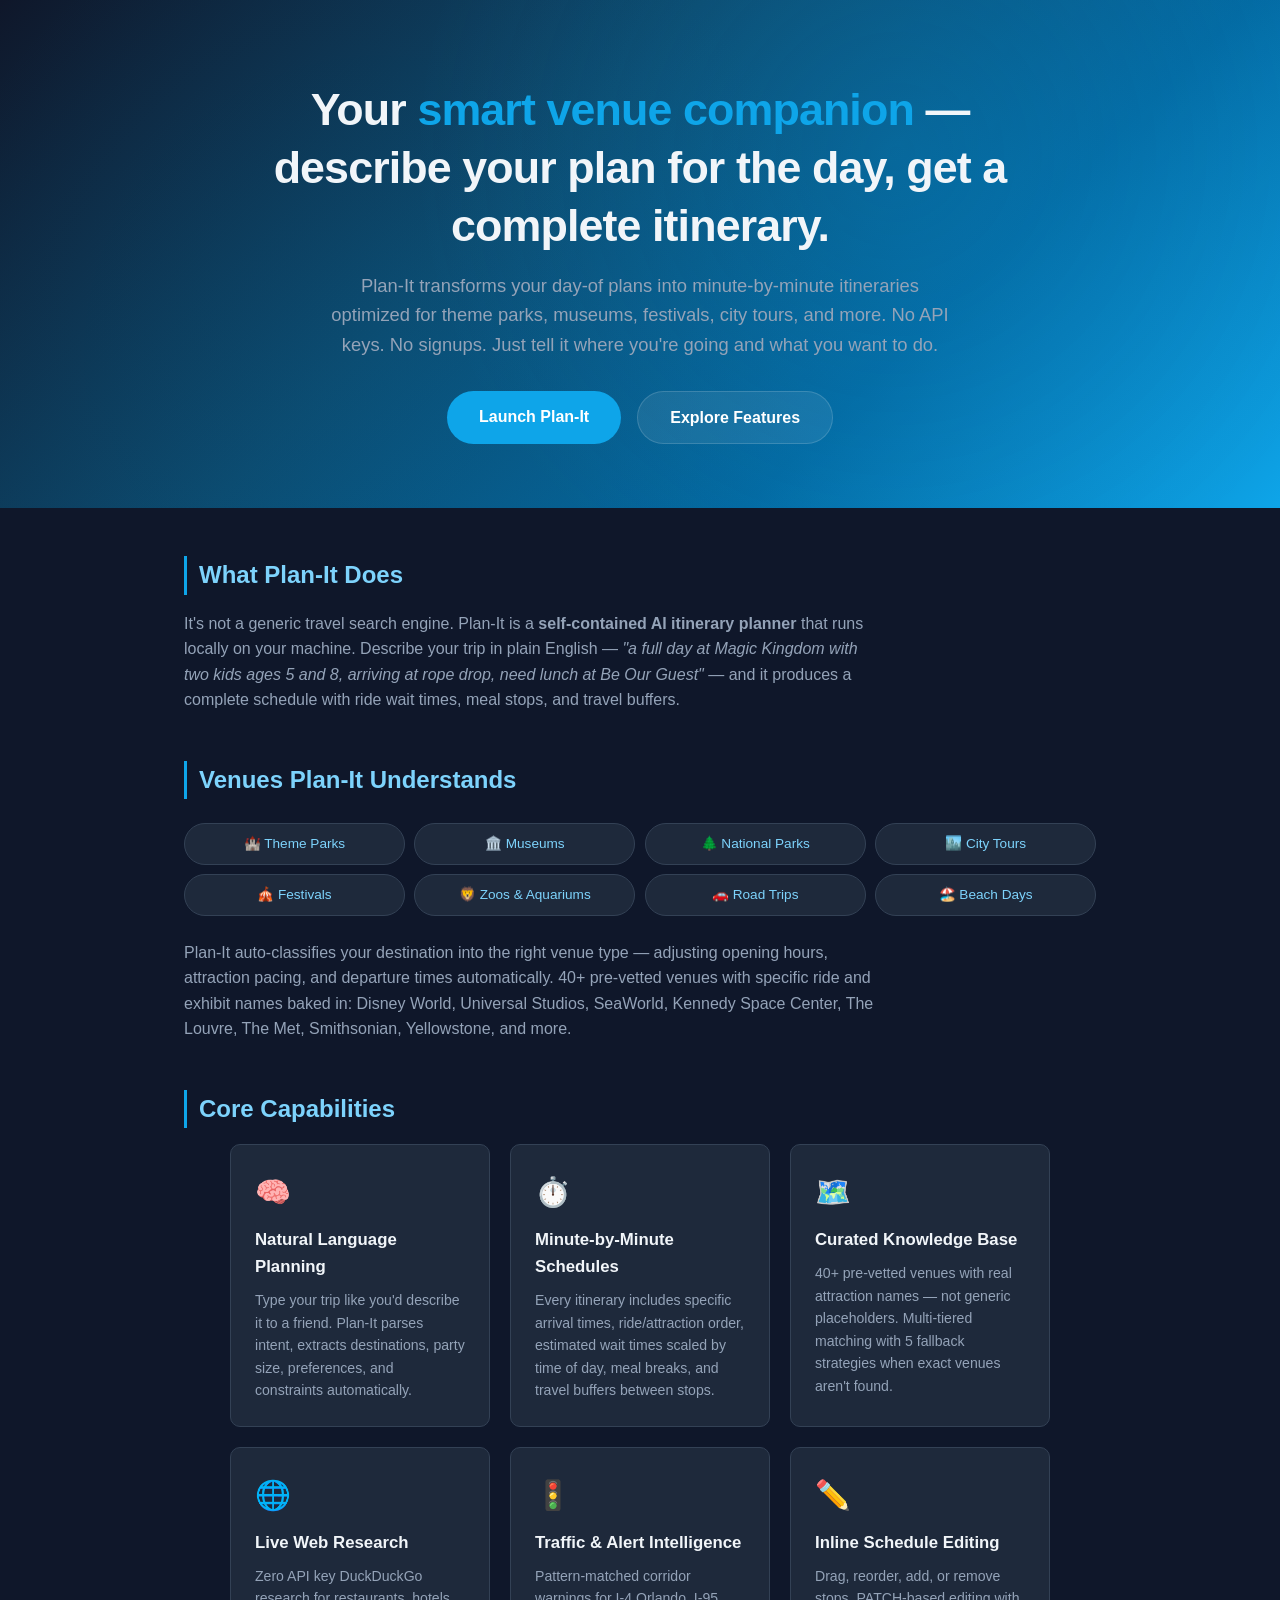
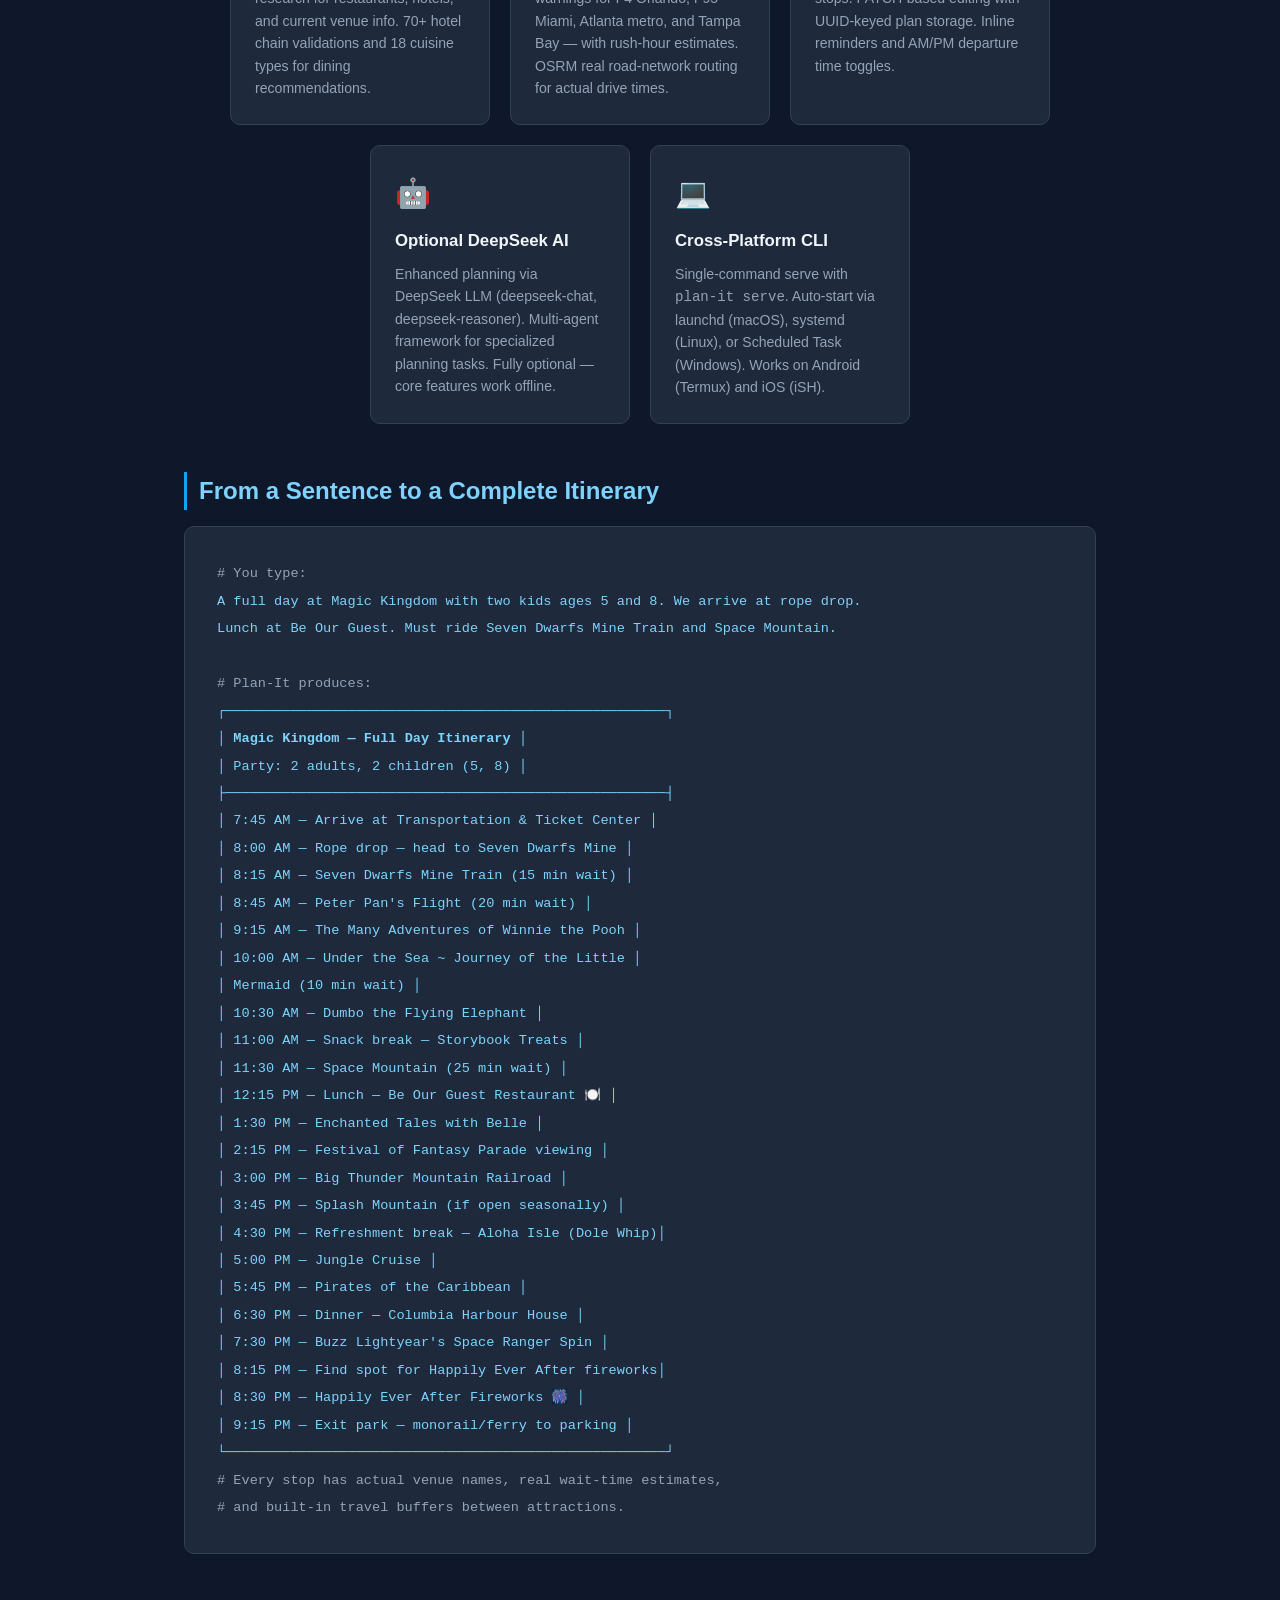
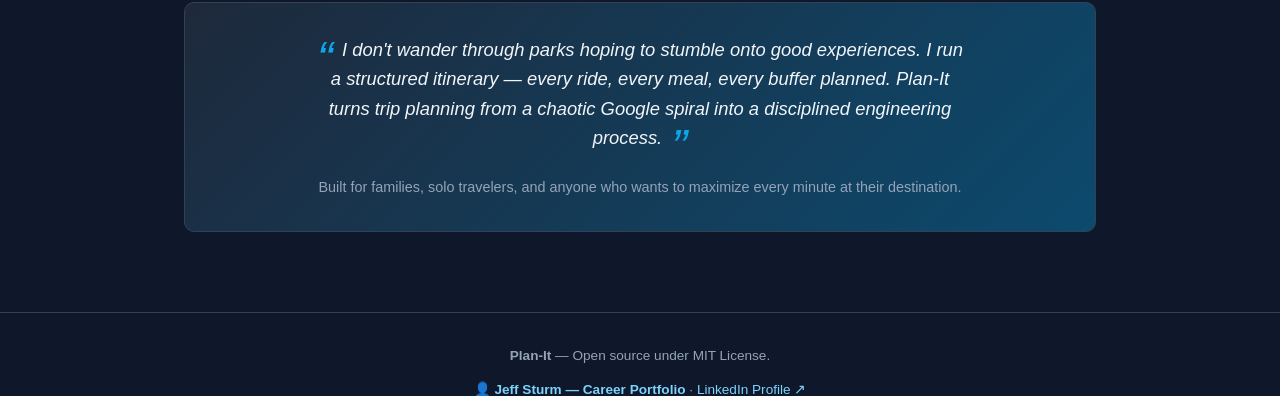
==== static/index.html @ e58a09e7 "Initial commit: Plan-It — AI-powered travel itinerary planner - Self-contained itinerary engine with" ====
<!DOCTYPE html>
<html lang="en">
<head>
<meta charset="UTF-8">
<meta name="viewport" content="width=device-width, initial-scale=1.0">
<title>Plan-It — AI-Powered Itinerary Planning, Engineered</title>
<meta name="description" content="Plan-It is your smart venue companion. Describe your plan for the day in natural language and get a complete minute-by-minute itinerary — zero API keys required.">
<meta property="og:title" content="Plan-It — AI-Powered Itinerary Planning">
<meta property="og:description" content="Your smart venue companion — describe your plan for the day, get a complete itinerary. Zero API keys required.">
<meta property="og:type" content="website">
<meta name="twitter:card" content="summary_large_image">
<style>
  :root {
    --bg: #0f172a; --surface: #1e293b; --text: #f1f5f9; --muted: #94a3b8;
    --accent: #0ea5e9; --accent-bg: #0c4a6e; --accent-text: #7dd3fc;
    --border: #334155; --green: #22c55e; --amber: #f59e0b;
    --radius: 10px;
  }
  * { box-sizing: border-box; margin: 0; padding: 0; }
  body {
    font-family: -apple-system, BlinkMacSystemFont, 'Segoe UI', Roboto, 'Helvetica Neue', Arial, sans-serif;
    background: var(--bg); color: var(--text); line-height: 1.6;
    -webkit-font-smoothing: antialiased;
  }
  /* Hero */
  .hero {
    background: linear-gradient(135deg, #0f172a 0%, #0c4a6e 40%, #0369a1 70%, #0ea5e9 100%);
    padding: 5rem 2rem 4rem;
    text-align: center;
    position: relative;
    overflow: hidden;
  }
  .hero::before {
    content: '';
    position: absolute; inset: 0;
    background: radial-gradient(circle at 70% 30%, rgba(14,165,233,0.15) 0%, transparent 50%),
                radial-gradient(circle at 30% 70%, rgba(3,105,161,0.1) 0%, transparent 50%);
  }
  .hero-inner { position: relative; max-width: 800px; margin: 0 auto; }
  .hero-logo { max-width: 280px; margin-bottom: 2rem; filter: drop-shadow(0 4px 12px rgba(0,0,0,0.3)); }
  .hero h1 {
    font-size: clamp(1.8rem, 4vw, 2.8rem);
    font-weight: 700; letter-spacing: -0.02em;
    margin-bottom: 1rem; line-height: 1.3;
  }
  .hero h1 span { color: var(--accent); }
  .hero p.tagline {
    font-size: 1.15rem; color: var(--muted); max-width: 620px;
    margin: 0 auto 2rem;
  }
  .hero .cta-row { display: flex; gap: 1rem; flex-wrap: wrap; justify-content: center; }
  .btn-primary {
    display: inline-block; background: var(--accent); color: #fff;
    padding: 0.8rem 2rem; border-radius: 999px; font-weight: 600;
    text-decoration: none; transition: transform 0.2s, box-shadow 0.2s;
    font-size: 1rem;
  }
  .btn-primary:hover { transform: translateY(-2px); box-shadow: 0 6px 20px rgba(14,165,233,0.3); }
  .btn-secondary {
    display: inline-block; background: rgba(255,255,255,0.08); color: #fff;
    padding: 0.8rem 2rem; border-radius: 999px; font-weight: 600;
    text-decoration: none; border: 1px solid rgba(255,255,255,0.15);
    transition: transform 0.2s, box-shadow 0.2s, background 0.2s; font-size: 1rem;
  }
  .btn-secondary:hover { background: rgba(255,255,255,0.15); transform: translateY(-2px); box-shadow: 0 6px 20px rgba(0,0,0,0.25); }

  /* Sections */
  .container { max-width: 960px; margin: 0 auto; padding: 3rem 1.5rem; }

  .section { margin-bottom: 3rem; }
  .section h2 {
    font-size: 1.5rem; font-weight: 700; margin-bottom: 1rem;
    color: var(--accent-text); border-left: 3px solid var(--accent);
    padding-left: 0.75rem;
  }
  .section p { color: var(--muted); font-size: 1rem; max-width: 700px; margin-bottom: 1.5rem; }

  /* Feature grid */
  .features { display: flex; flex-wrap: wrap; justify-content: center; gap: 1.25rem; }
  .features .feature-card { flex: 0 0 260px; max-width: 300px; }
  .feature-card {
    background: var(--surface); border: 1px solid var(--border);
    border-radius: var(--radius); padding: 1.5rem;
    transition: border-color 0.2s, box-shadow 0.2s;
  }
  .feature-card:hover { border-color: var(--accent); box-shadow: 0 4px 16px rgba(0,0,0,0.3); }
  .feature-card .icon { font-size: 1.8rem; margin-bottom: 0.75rem; }
  .feature-card h3 { font-size: 1.05rem; margin-bottom: 0.5rem; color: var(--text); }
  .feature-card p { color: var(--muted); font-size: 0.88rem; margin-bottom: 0; }

  /* Venue type badges */
  .venue-types {
    display: grid;
    grid-template-columns: repeat(4, 1fr);
    gap: 0.6rem;
    margin: 1.5rem 0;
  }
  .venue-badge {
    background: var(--surface); border: 1px solid var(--border);
    border-radius: 999px; padding: 0.55rem 0.9rem;
    font-size: 0.85rem; color: var(--accent-text); font-weight: 500;
    transition: background 0.2s, border-color 0.2s;
    text-align: center;
    white-space: nowrap;
  }
  .venue-badge:hover { background: var(--accent-bg); border-color: var(--accent); }

  /* Pipeline / code preview */
  .code-preview {
    background: var(--surface); border: 1px solid var(--border);
    border-radius: var(--radius); padding: 2rem;
    margin-top: 1rem; overflow: hidden;
  }
  .code-preview code {
    color: var(--accent-text); font-family: 'Menlo', 'Consolas', monospace;
    font-size: 0.85rem; line-height: 1.8;
  }

  /* Value prop */
  .value-prop {
    background: linear-gradient(135deg, var(--surface), #0c4a6e);
    border: 1px solid var(--border); border-radius: var(--radius);
    padding: 2rem; text-align: center;
  }
  .value-prop blockquote {
    font-size: 1.15rem; font-style: italic; color: var(--text);
    max-width: 650px; margin: 0 auto 1.5rem;
  }
  .value-prop blockquote::before { content: '\201C'; font-size: 3rem; color: var(--accent); line-height: 0; vertical-align: -0.4em; margin-right: 0.25rem; }
  .value-prop blockquote::after { content: '\201D'; font-size: 3rem; color: var(--accent); line-height: 0; vertical-align: -0.4em; margin-left: 0.25rem; }

  /* Footer */
  footer {
    text-align: center; color: var(--muted); font-size: 0.85rem;
    padding: 2rem 1.5rem; border-top: 1px solid var(--border);
    margin-top: 2rem;
  }
  footer a { color: var(--accent-text); text-decoration: none; }
  footer a:hover { text-decoration: underline; }

  /* Responsive */
  @media (max-width: 768px) {
    .hero { padding: 3rem 1rem 2.5rem; }
    .hero-logo { max-width: 180px; }
    .hero h1 { font-size: 1.6rem; }
    .hero p.tagline { font-size: 0.95rem; padding: 0 0.5rem; }
    .cta-row { flex-direction: column; align-items: center; }
    .btn-primary, .btn-secondary { width: 100%; max-width: 320px; text-align: center; }
    .container { padding: 2rem 1rem; }
    .section h2 { font-size: 1.25rem; }
    .section p { font-size: 0.9rem; }
    .features { justify-content: center; }
    .features .feature-card { flex: 0 0 100%; max-width: 100%; }
    .venue-types { grid-template-columns: repeat(2, 1fr); }
    .code-preview { padding: 1rem; }
    .code-preview code { font-size: 0.68rem; }
    .value-prop { padding: 1.5rem 1rem; }
    .value-prop blockquote { font-size: 0.95rem; }
    footer { font-size: 0.8rem; padding: 1.5rem 1rem; }
  }

  @media (max-width: 480px) {
    .hero { padding: 2rem 0.75rem 1.75rem; }
    .hero h1 { font-size: 1.35rem; }
    .hero p.tagline { font-size: 0.85rem; }
    .container { padding: 1.25rem 0.75rem; }
    .section { margin-bottom: 2rem; }
    .section h2 { font-size: 1.1rem; }
    .feature-card { padding: 1rem; }
    .feature-card h3 { font-size: 0.95rem; }
    .feature-card p { font-size: 0.82rem; }
    .venue-types { grid-template-columns: 1fr 1fr; }
    .venue-badge { font-size: 0.75rem; padding: 0.4rem 0.6rem; }
  }
</style>
</head>
<body>

<!-- Hero -->
<header class="hero">
  <div class="hero-inner">
    <img src="/plan-it-logo.png" alt="Plan-It" class="hero-logo" onerror="this.style.display='none'">
    <h1>Your <span>smart venue companion</span> — describe your plan for the day, get a complete itinerary.</h1>
    <p class="tagline">
      Plan-It transforms your day-of plans into minute-by-minute itineraries optimized for theme parks, museums, festivals, city tours, and more. No API keys. No signups. Just tell it where you're going and what you want to do.
    </p>
    <div class="cta-row">
      <a href="/app" class="btn-primary" target="_blank" rel="noopener">Launch Plan-It</a>
      <a href="#features" class="btn-secondary">Explore Features</a>
    </div>
  </div>
</header>

<main class="container">

  <!-- What It Is -->
  <div class="section" id="features">
    <h2>What Plan-It Does</h2>
    <p>
      It's not a generic travel search engine. Plan-It is a <strong>self-contained AI itinerary planner</strong> that runs locally on your machine. Describe your trip in plain English — <em>"a full day at Magic Kingdom with two kids ages 5 and 8, arriving at rope drop, need lunch at Be Our Guest"</em> — and it produces a complete schedule with ride wait times, meal stops, and travel buffers.
    </p>
  </div>

  <!-- Venue Types -->
  <div class="section">
    <h2>Venues Plan-It Understands</h2>
    <div class="venue-types">
      <span class="venue-badge">🏰 Theme Parks</span>
      <span class="venue-badge">🏛️ Museums</span>
      <span class="venue-badge">🌲 National Parks</span>
      <span class="venue-badge">🏙️ City Tours</span>
      <span class="venue-badge">🎪 Festivals</span>
      <span class="venue-badge">🦁 Zoos & Aquariums</span>
      <span class="venue-badge">🚗 Road Trips</span>
      <span class="venue-badge">🏖️ Beach Days</span>
    </div>
    <p style="margin-top:1rem">Plan-It auto-classifies your destination into the right venue type — adjusting opening hours, attraction pacing, and departure times automatically. 40+ pre-vetted venues with specific ride and exhibit names baked in: Disney World, Universal Studios, SeaWorld, Kennedy Space Center, The Louvre, The Met, Smithsonian, Yellowstone, and more.</p>
  </div>

  <!-- Feature Grid -->
  <div class="section">
    <h2>Core Capabilities</h2>
    <div class="features">
      <div class="feature-card">
        <div class="icon">🧠</div>
        <h3>Natural Language Planning</h3>
        <p>Type your trip like you'd describe it to a friend. Plan-It parses intent, extracts destinations, party size, preferences, and constraints automatically.</p>
      </div>
      <div class="feature-card">
        <div class="icon">⏱️</div>
        <h3>Minute-by-Minute Schedules</h3>
        <p>Every itinerary includes specific arrival times, ride/attraction order, estimated wait times scaled by time of day, meal breaks, and travel buffers between stops.</p>
      </div>
      <div class="feature-card">
        <div class="icon">🗺️</div>
        <h3>Curated Knowledge Base</h3>
        <p>40+ pre-vetted venues with real attraction names — not generic placeholders. Multi-tiered matching with 5 fallback strategies when exact venues aren't found.</p>
      </div>
      <div class="feature-card">
        <div class="icon">🌐</div>
        <h3>Live Web Research</h3>
        <p>Zero API key DuckDuckGo research for restaurants, hotels, and current venue info. 70+ hotel chain validations and 18 cuisine types for dining recommendations.</p>
      </div>
      <div class="feature-card">
        <div class="icon">🚦</div>
        <h3>Traffic & Alert Intelligence</h3>
        <p>Pattern-matched corridor warnings for I-4 Orlando, I-95 Miami, Atlanta metro, and Tampa Bay — with rush-hour estimates. OSRM real road-network routing for actual drive times.</p>
      </div>
      <div class="feature-card">
        <div class="icon">✏️</div>
        <h3>Inline Schedule Editing</h3>
        <p>Drag, reorder, add, or remove stops. PATCH-based editing with UUID-keyed plan storage. Inline reminders and AM/PM departure time toggles.</p>
      </div>
      <div class="feature-card">
        <div class="icon">🤖</div>
        <h3>Optional DeepSeek AI</h3>
        <p>Enhanced planning via DeepSeek LLM (deepseek-chat, deepseek-reasoner). Multi-agent framework for specialized planning tasks. Fully optional — core features work offline.</p>
      </div>
      <div class="feature-card">
        <div class="icon">💻</div>
        <h3>Cross-Platform CLI</h3>
        <p>Single-command serve with <code>plan-it serve</code>. Auto-start via launchd (macOS), systemd (Linux), or Scheduled Task (Windows). Works on Android (Termux) and iOS (iSH).</p>
      </div>
    </div>
  </div>

  <!-- Itinerary Preview -->
  <div class="section">
    <h2>From a Sentence to a Complete Itinerary</h2>
    <div class="code-preview">
      <code>
<span style="color:var(--muted)"># You type:</span><br>
A full day at Magic Kingdom with two kids ages 5 and 8. We arrive at rope drop.<br>
Lunch at Be Our Guest. Must ride Seven Dwarfs Mine Train and Space Mountain.<br><br>
<span style="color:var(--muted)"># Plan-It produces:</span><br>
┌──────────────────────────────────────────────────────┐<br>
│ <strong>Magic Kingdom — Full Day Itinerary</strong>               │<br>
│ Party: 2 adults, 2 children (5, 8)                   │<br>
├──────────────────────────────────────────────────────┤<br>
│  7:45 AM — Arrive at Transportation & Ticket Center  │<br>
│  8:00 AM — Rope drop — head to Seven Dwarfs Mine     │<br>
│  8:15 AM — Seven Dwarfs Mine Train (15 min wait)     │<br>
│  8:45 AM — Peter Pan's Flight (20 min wait)          │<br>
│  9:15 AM — The Many Adventures of Winnie the Pooh    │<br>
│ 10:00 AM — Under the Sea ~ Journey of the Little     │<br>
│            Mermaid (10 min wait)                     │<br>
│ 10:30 AM — Dumbo the Flying Elephant                 │<br>
│ 11:00 AM — Snack break — Storybook Treats            │<br>
│ 11:30 AM — Space Mountain (25 min wait)              │<br>
│ 12:15 PM — Lunch — Be Our Guest Restaurant 🍽️       │<br>
│  1:30 PM — Enchanted Tales with Belle                │<br>
│  2:15 PM — Festival of Fantasy Parade viewing        │<br>
│  3:00 PM — Big Thunder Mountain Railroad             │<br>
│  3:45 PM — Splash Mountain (if open seasonally)      │<br>
│  4:30 PM — Refreshment break — Aloha Isle (Dole Whip)│<br>
│  5:00 PM — Jungle Cruise                              │<br>
│  5:45 PM — Pirates of the Caribbean                  │<br>
│  6:30 PM — Dinner — Columbia Harbour House           │<br>
│  7:30 PM — Buzz Lightyear's Space Ranger Spin        │<br>
│  8:15 PM — Find spot for Happily Ever After fireworks│<br>
│  8:30 PM — Happily Ever After Fireworks 🎆           │<br>
│  9:15 PM — Exit park — monorail/ferry to parking     │<br>
└──────────────────────────────────────────────────────┘<br>
<span style="color:var(--muted)"># Every stop has actual venue names, real wait-time estimates,</span><br>
<span style="color:var(--muted)"># and built-in travel buffers between attractions.</span>
      </code>
    </div>
  </div>

  <!-- Value Proposition -->
  <div class="value-prop">
    <blockquote>
      I don't wander through parks hoping to stumble onto good experiences. I run a structured itinerary — every ride, every meal, every buffer planned. Plan-It turns trip planning from a chaotic Google spiral into a disciplined engineering process.
    </blockquote>
    <p style="color:var(--muted);font-size:0.9rem">Built for families, solo travelers, and anyone who wants to maximize every minute at their destination.</p>
  </div>

</main>

<footer>
  <p>
    <strong>Plan-It</strong> — Open source under MIT License.
  </p>
  <p style="margin-top:0.75rem">
    <a href="https://elevated-applicant.vercel.app/career-portfolio" style="font-weight:600">👤 Jeff Sturm — Career Portfolio</a>
    &middot;
    <a href="https://www.linkedin.com/in/jeff-sturm-8830aa27/" target="_blank" rel="noopener">LinkedIn Profile ↗</a>
  </p>
  <p style="margin-top:0.5rem">No telemetry. No cloud. No accounts. Just a local itinerary engine for your next trip.</p>
</footer>


<script defer src="/_vercel/insights/script.js"></script>
</body>
</html>
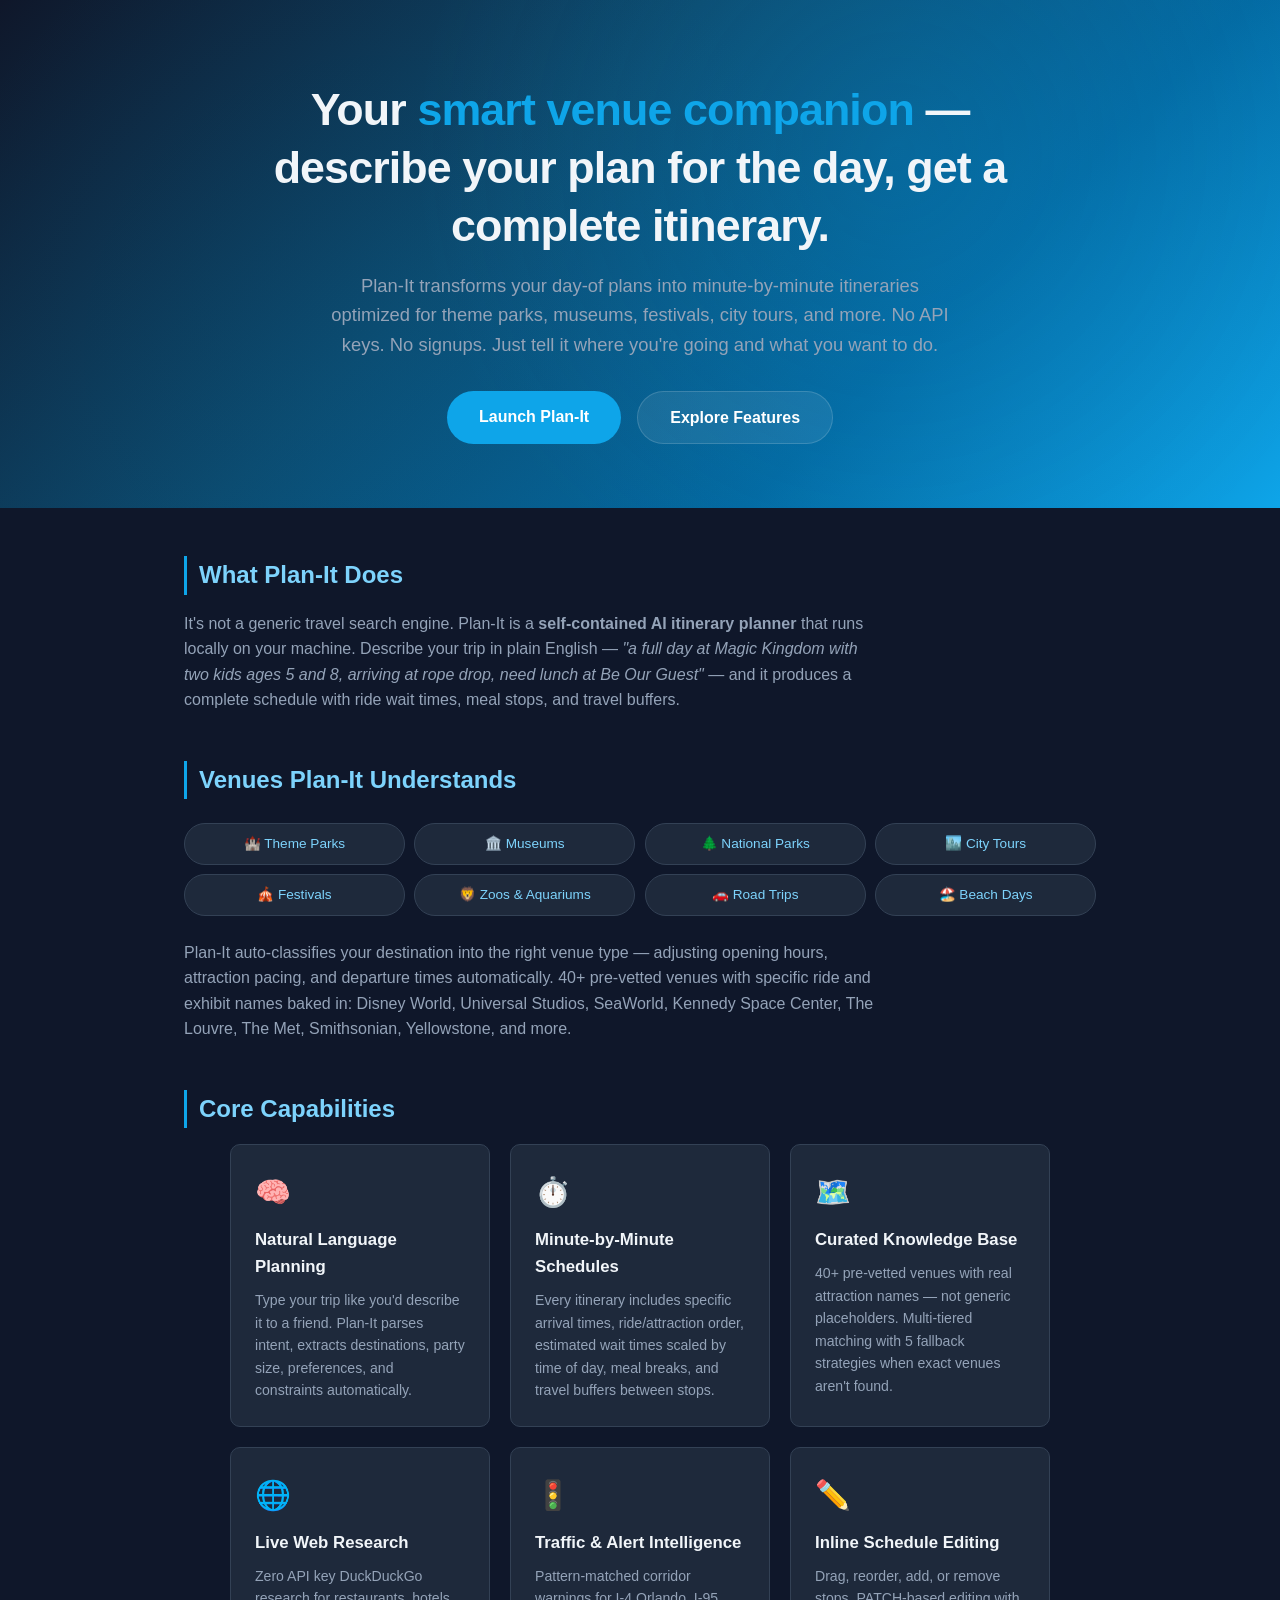
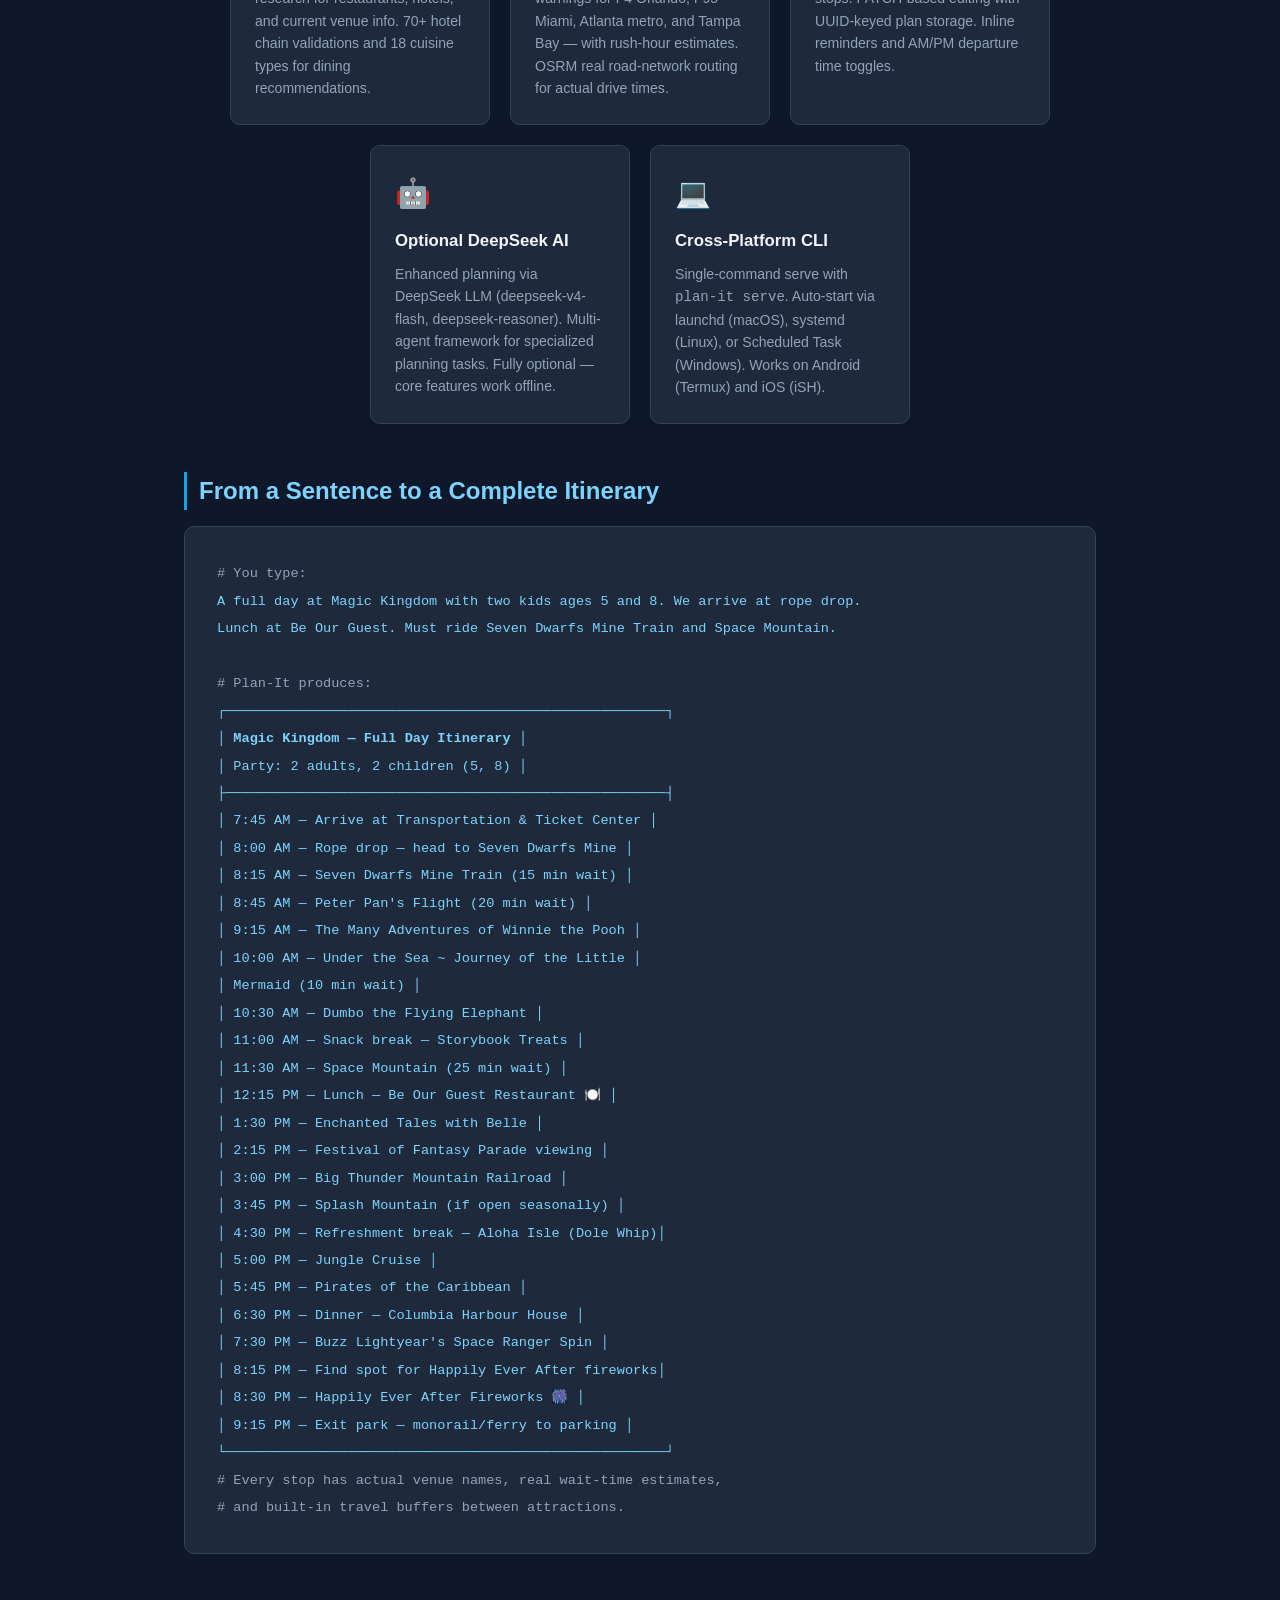
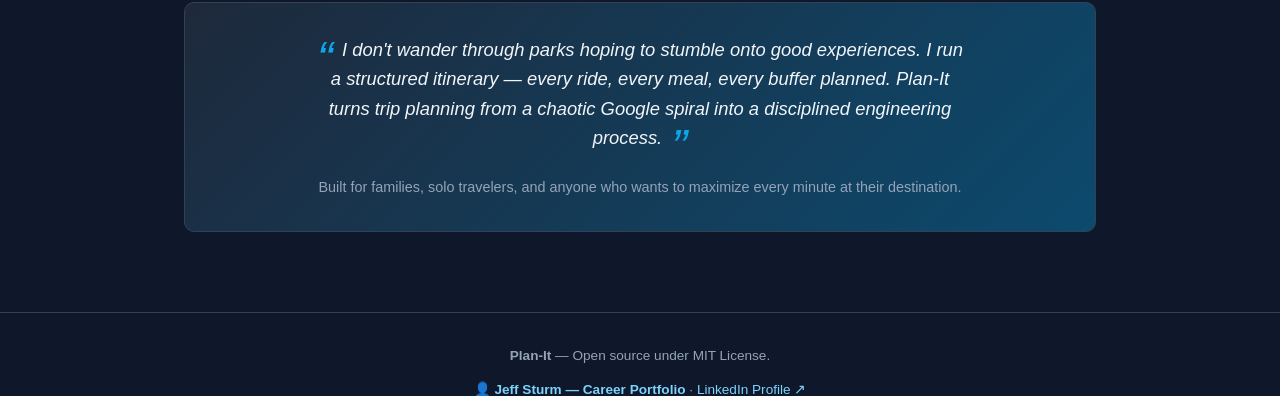
==== commit 38f1900b: "audit: end-to-end fixes + SearxNG multi-backend search Resolved 11 issues identified during full cod" ====
--- a/static/index.html
+++ b/static/index.html
@@ -3,6 +3,7 @@
 <head>
 <meta charset="UTF-8">
 <meta name="viewport" content="width=device-width, initial-scale=1.0">
+<link rel="icon" type="image/png" href="/plan-it-logo.png" />
 <title>Plan-It — AI-Powered Itinerary Planning, Engineered</title>
 <meta name="description" content="Plan-It is your smart venue companion. Describe your plan for the day in natural language and get a complete minute-by-minute itinerary — zero API keys required.">
 <meta property="og:title" content="Plan-It — AI-Powered Itinerary Planning">
@@ -254,7 +255,7 @@
       <div class="feature-card">
         <div class="icon">🤖</div>
         <h3>Optional DeepSeek AI</h3>
-        <p>Enhanced planning via DeepSeek LLM (deepseek-chat, deepseek-reasoner). Multi-agent framework for specialized planning tasks. Fully optional — core features work offline.</p>
+        <p>Enhanced planning via DeepSeek LLM (deepseek-v4-flash, deepseek-reasoner). Multi-agent framework for specialized planning tasks. Fully optional — core features work offline.</p>
       </div>
       <div class="feature-card">
         <div class="icon">💻</div>
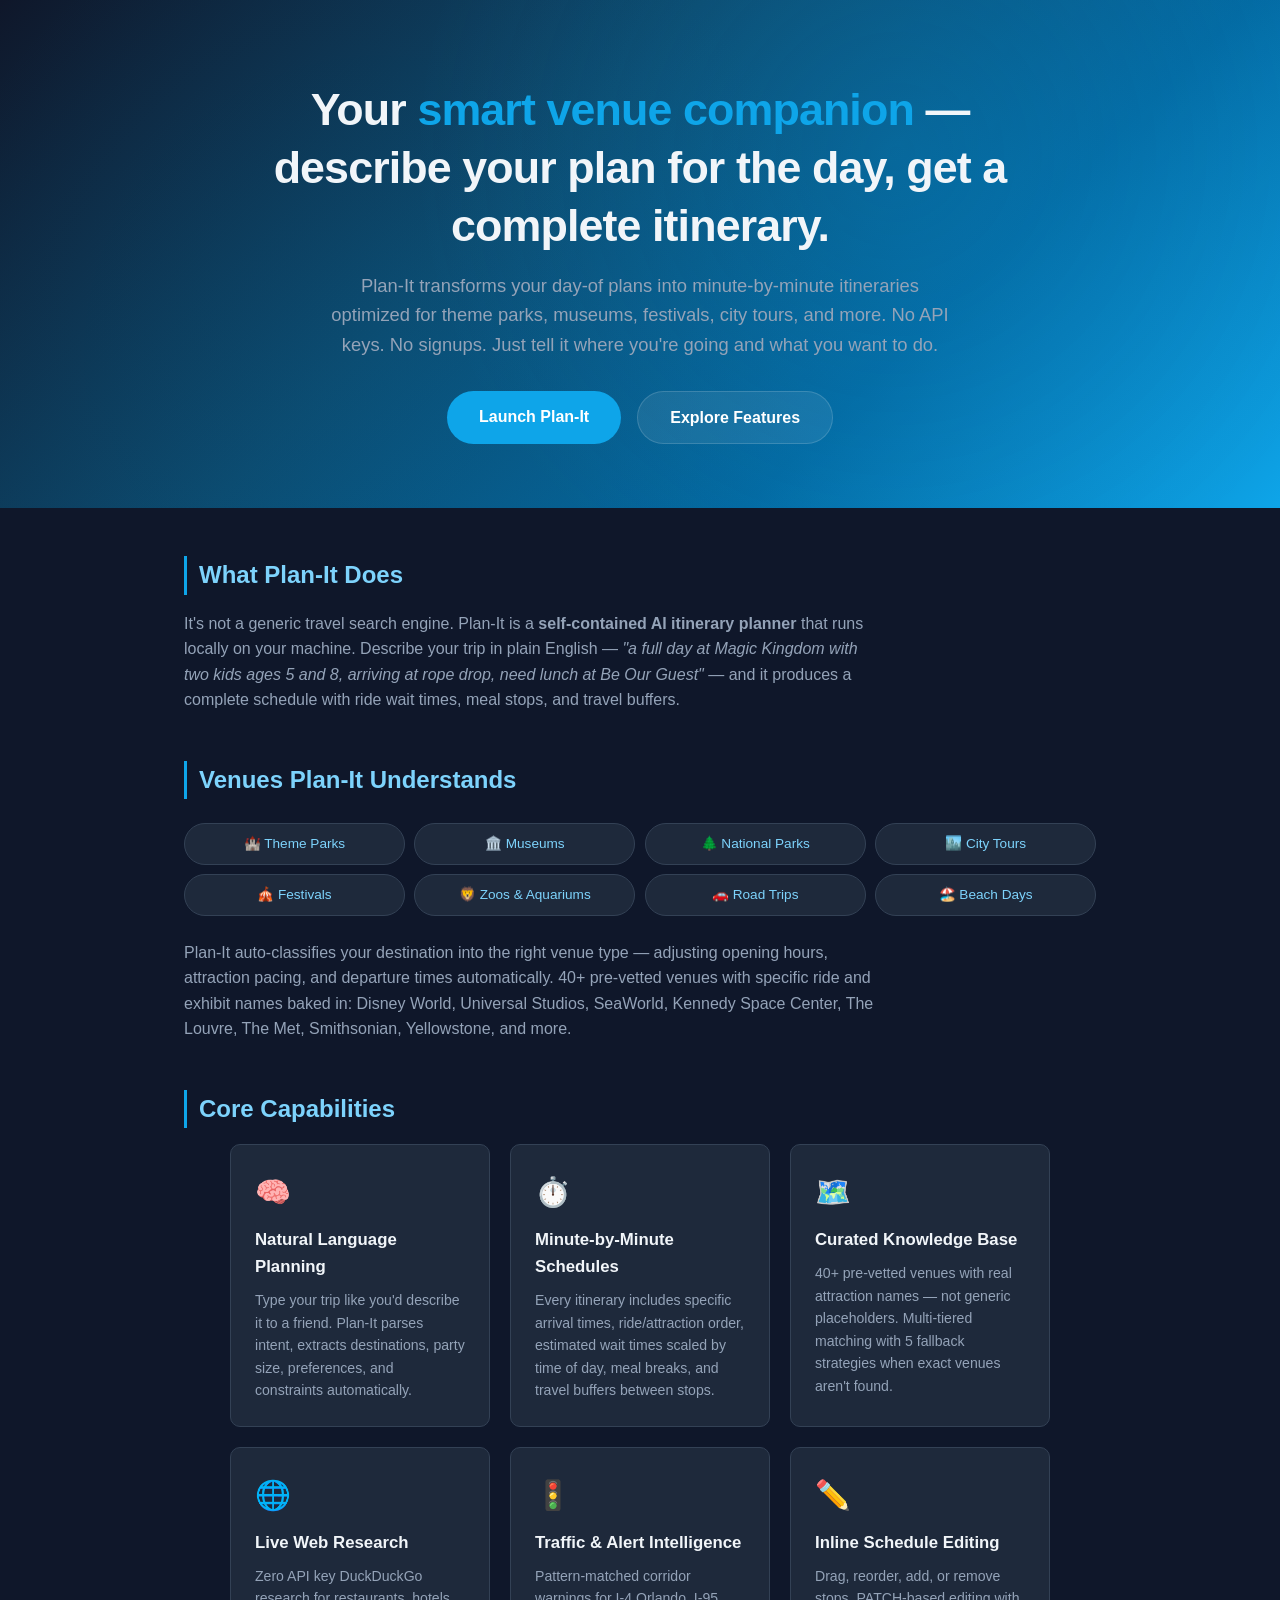
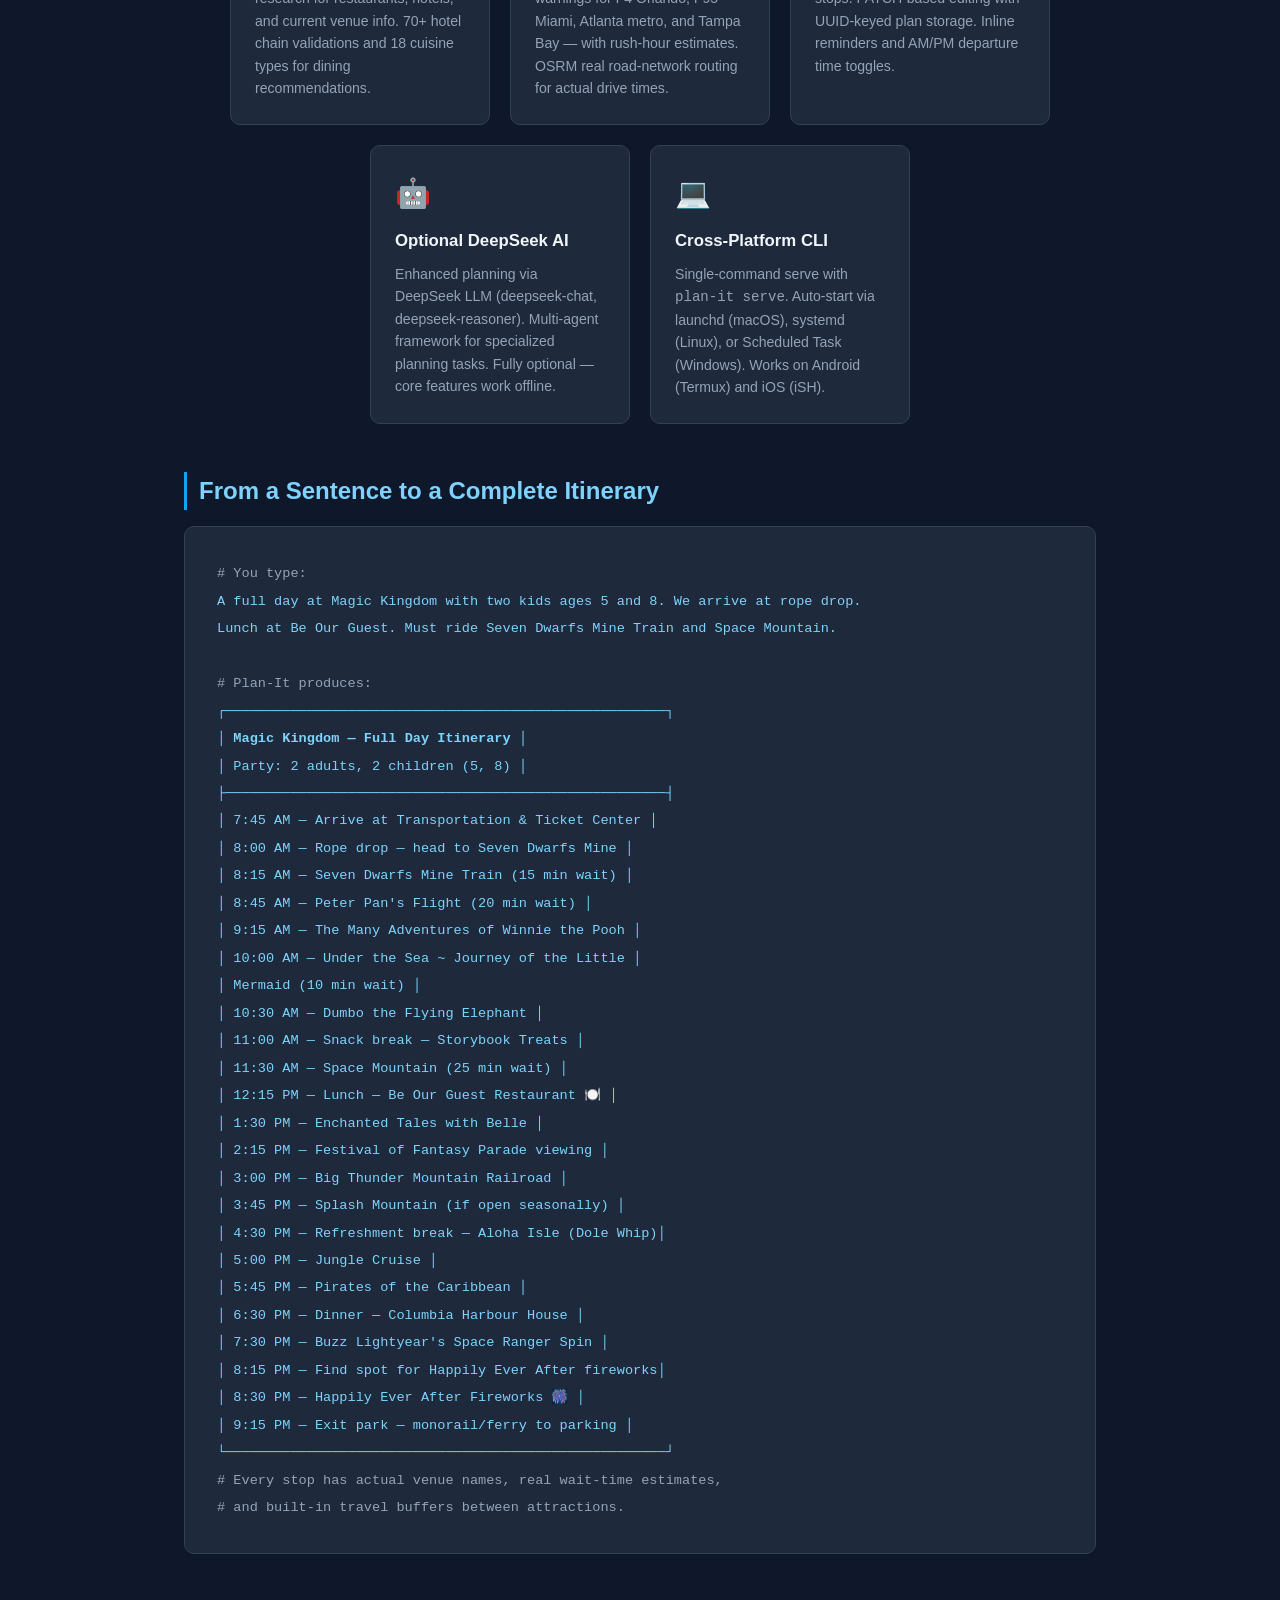
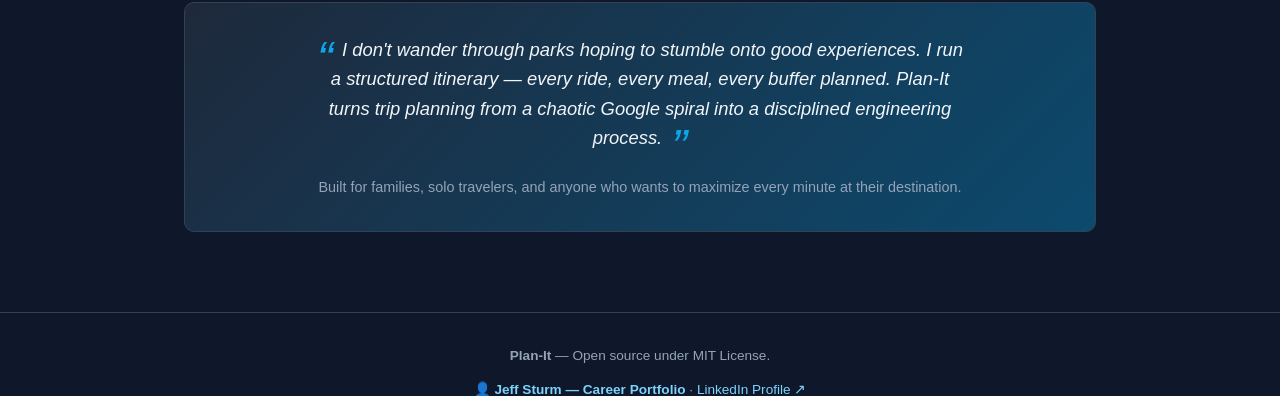
==== commit ea59572d: "fix: audit + 5 major features (calendar, weather, LLM, OSM, crowd) ## Audit Fixes (15 issues resolve" ====
--- a/static/index.html
+++ b/static/index.html
@@ -255,7 +255,7 @@
       <div class="feature-card">
         <div class="icon">🤖</div>
         <h3>Optional DeepSeek AI</h3>
-        <p>Enhanced planning via DeepSeek LLM (deepseek-v4-flash, deepseek-reasoner). Multi-agent framework for specialized planning tasks. Fully optional — core features work offline.</p>
+        <p>Enhanced planning via DeepSeek LLM (deepseek-chat, deepseek-reasoner). Multi-agent framework for specialized planning tasks. Fully optional — core features work offline.</p>
       </div>
       <div class="feature-card">
         <div class="icon">💻</div>
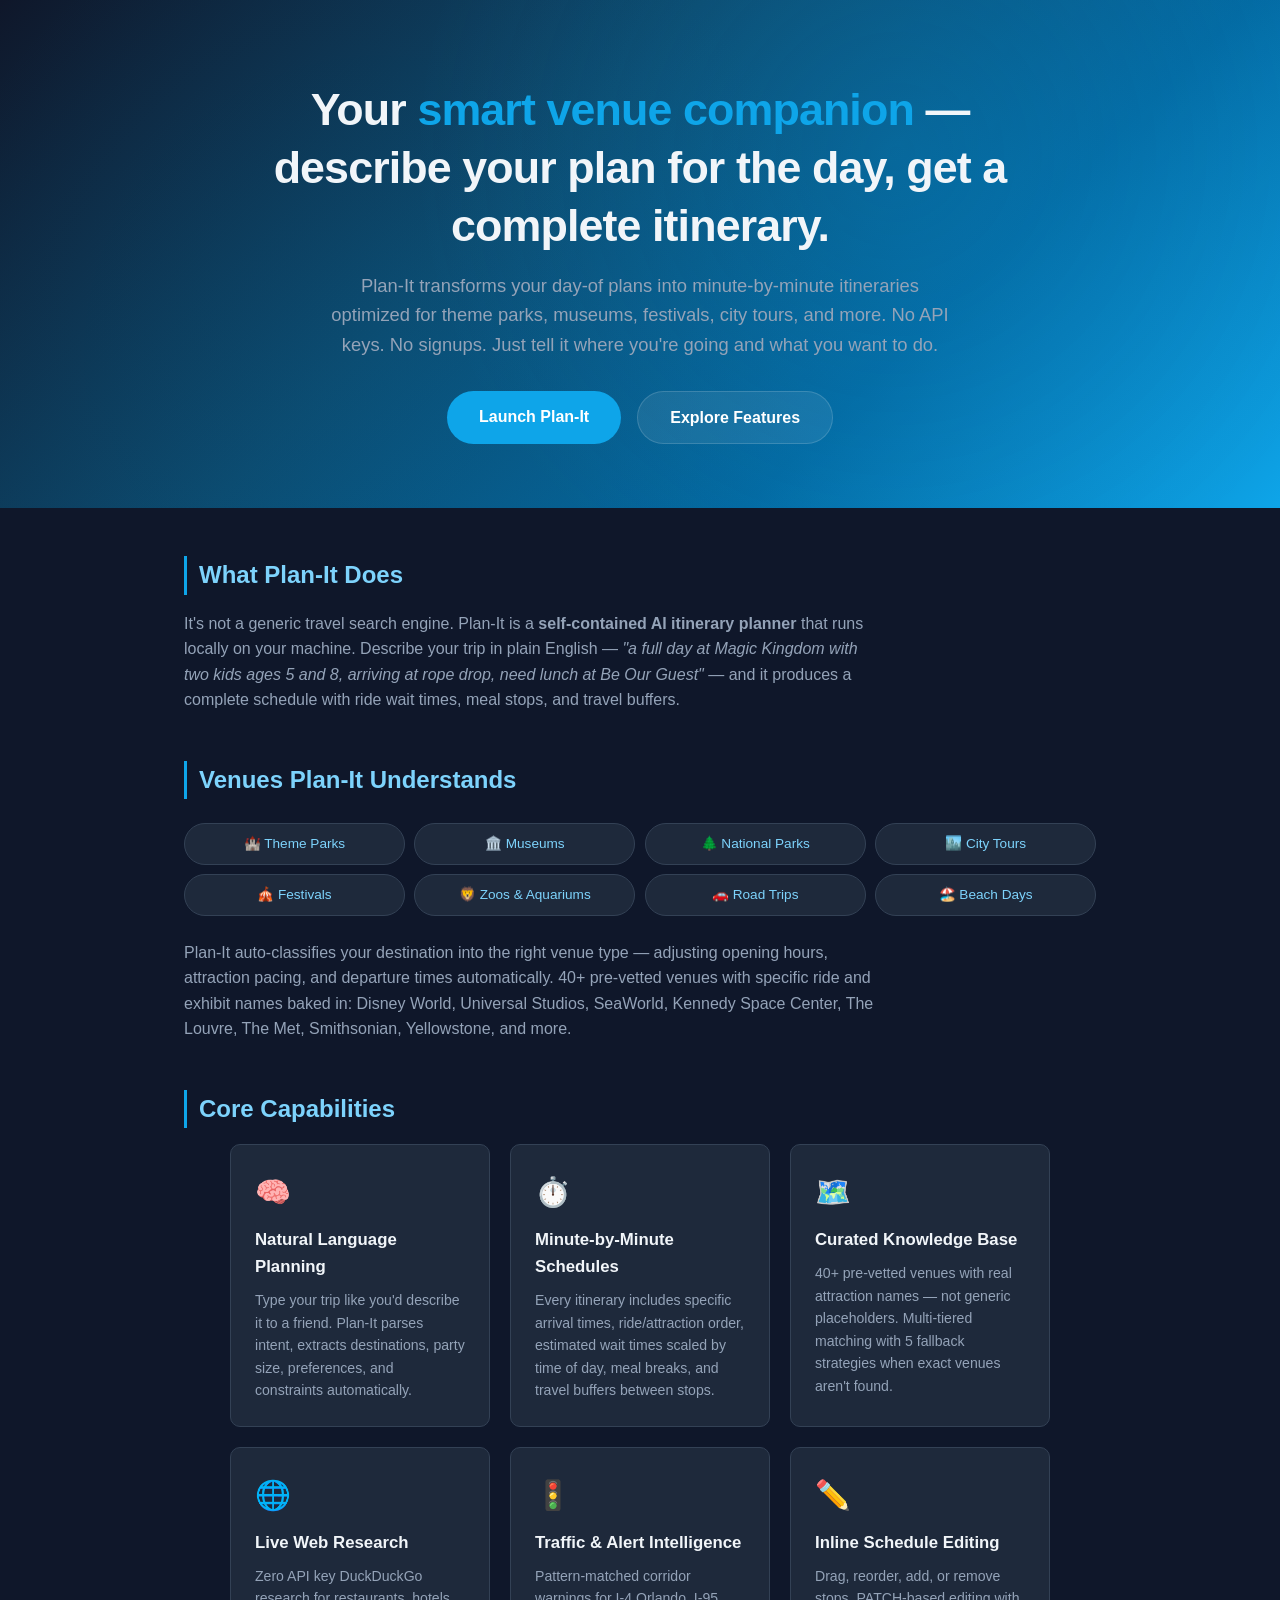
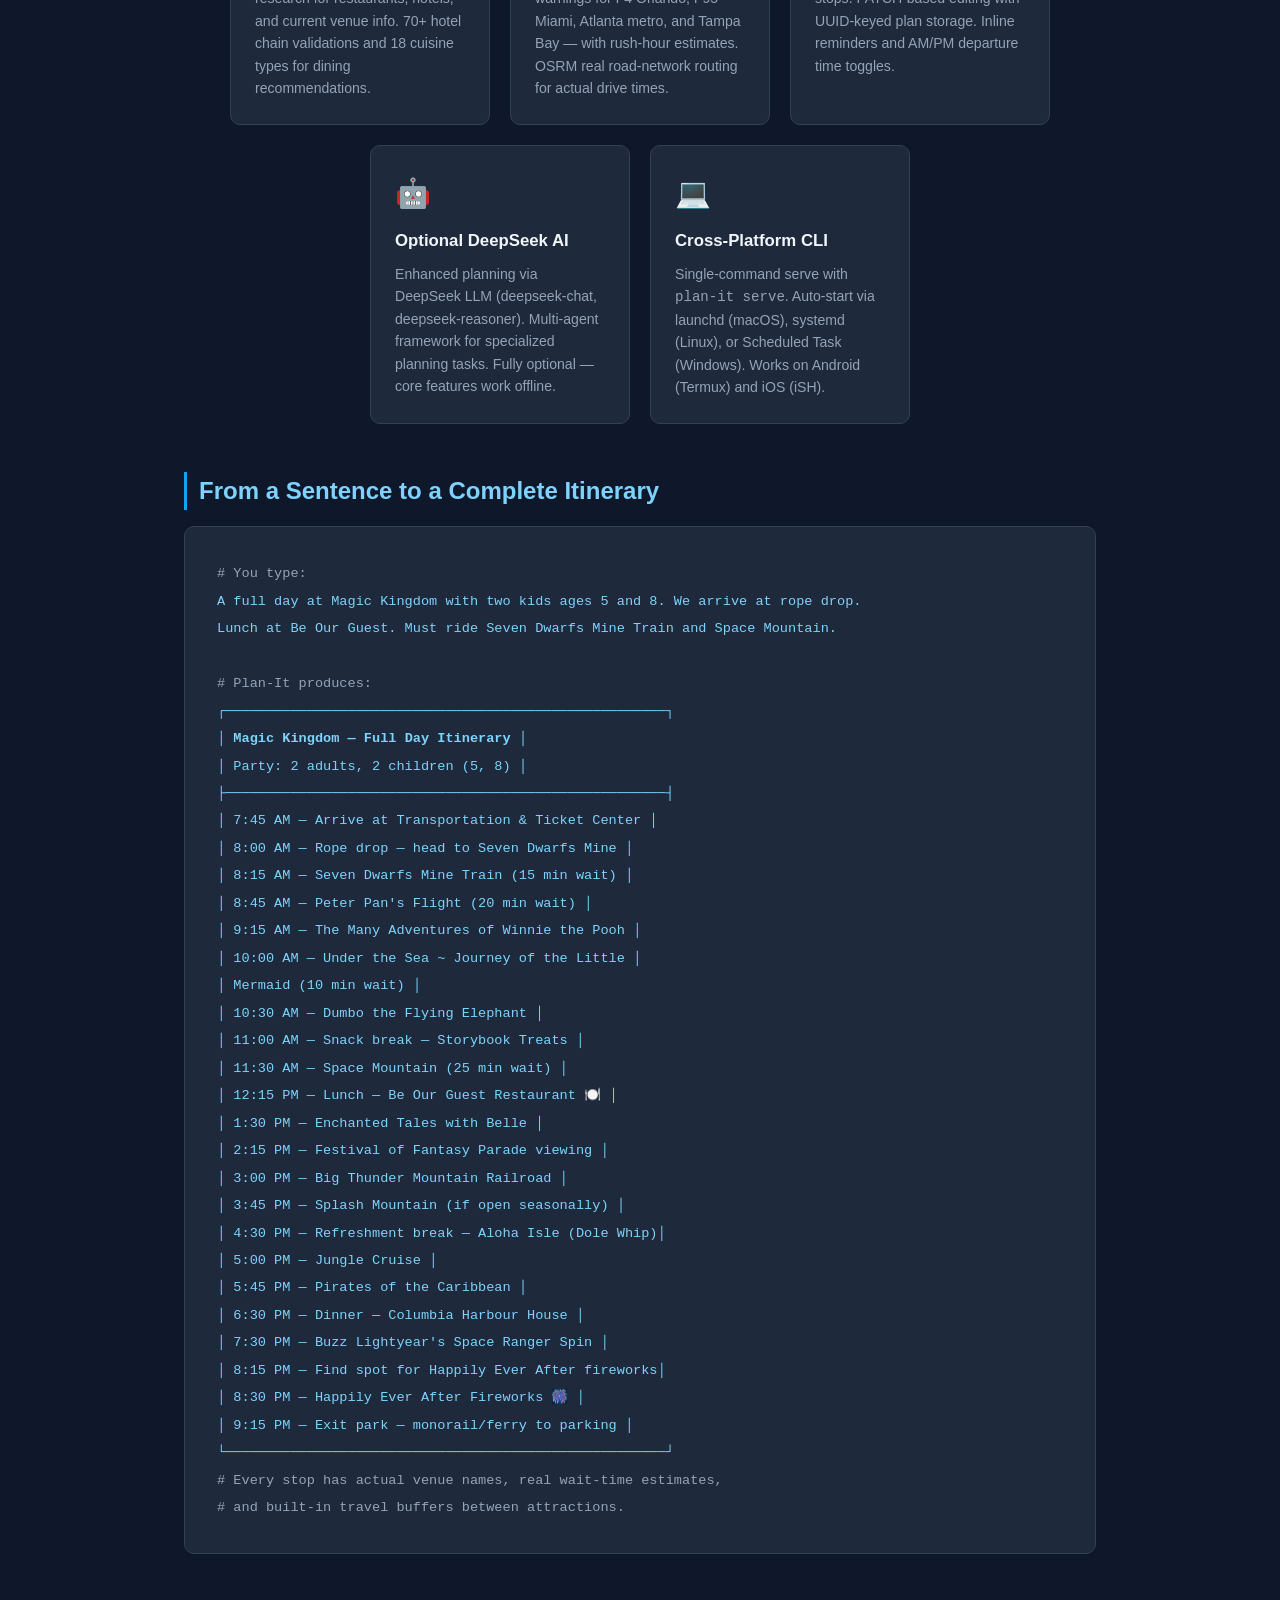
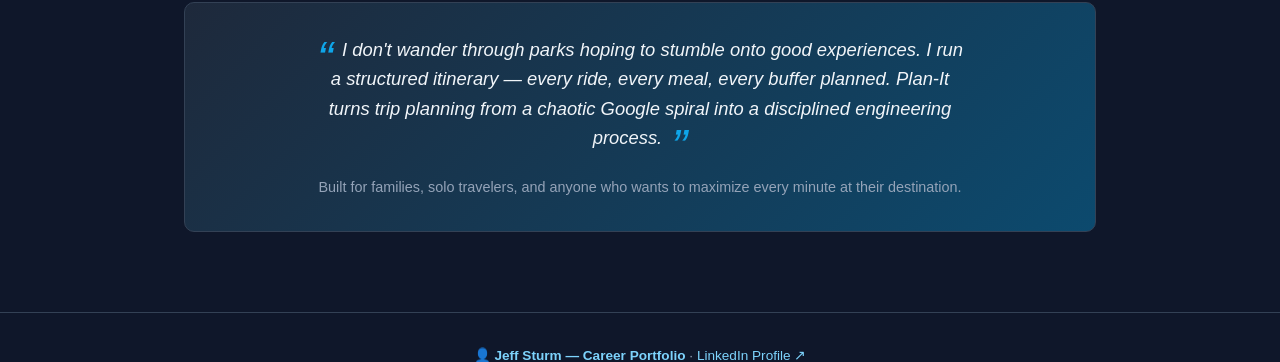
==== commit 712fef84: "feat(feedback): private BugDrop intake, docked control, a11y, and asset fingerprints Add account-fre" ====
--- a/static/index.html
+++ b/static/index.html
@@ -320,9 +320,6 @@
 
 <footer>
   <p>
-    <strong>Plan-It</strong> — Open source under MIT License.
-  </p>
-  <p style="margin-top:0.75rem">
     <a href="https://elevated-applicant.vercel.app/career-portfolio" style="font-weight:600">👤 Jeff Sturm — Career Portfolio</a>
     &middot;
     <a href="https://www.linkedin.com/in/jeff-sturm-8830aa27/" target="_blank" rel="noopener">LinkedIn Profile ↗</a>
